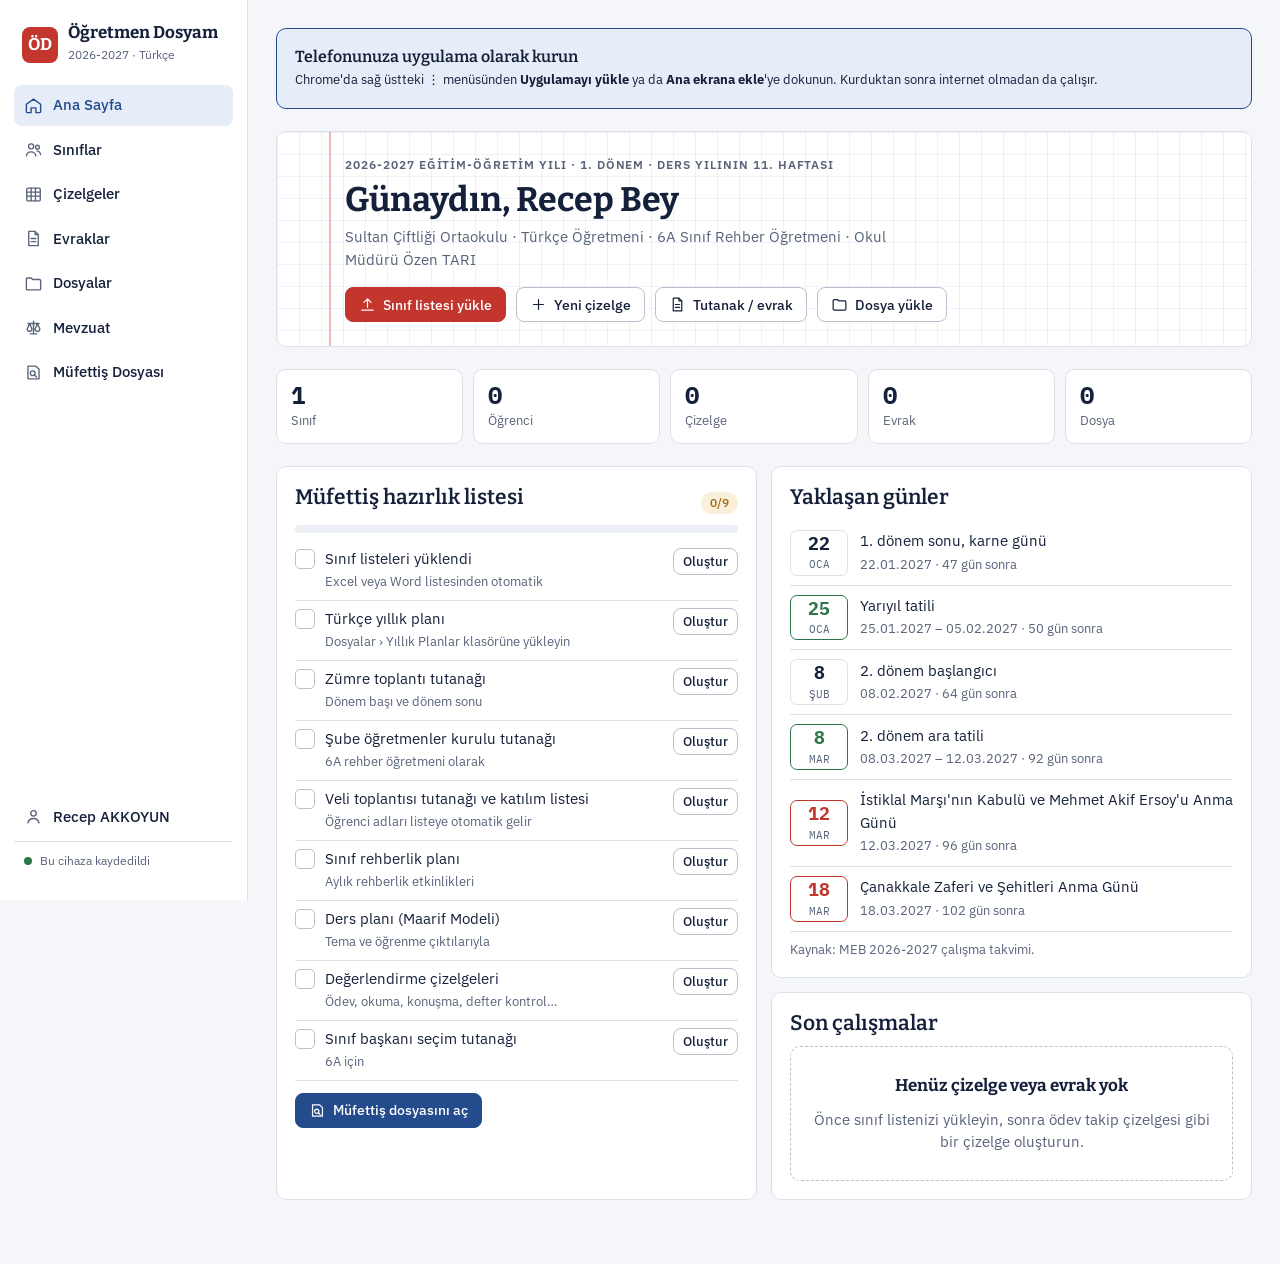
==== index.html @ 559d497d "Öğretmen Dosyam: telefona kurulan uygulama Co-Authored-By: Claude Opus 5.5 <noreply@anthropic.com> C" ====
<!doctype html>
<html lang="tr">
<head>
<meta charset="utf-8">
<meta name="viewport" content="width=device-width,initial-scale=1,viewport-fit=cover">
<title>Öğretmen Dosyam</title>
<meta name="theme-color" content="#C2362E">
<meta name="description" content="Türkçe öğretmeni dosyası: sınıf listeleri, çizelgeler, tutanaklar, dosyalar, mevzuat.">
<link rel="manifest" href="manifest.webmanifest">
<link rel="icon" href="icons/icon-192.png">
<link rel="apple-touch-icon" href="icons/icon-192.png">
<link rel="preconnect" href="https://fonts.googleapis.com">
<link rel="preconnect" href="https://fonts.gstatic.com" crossorigin>
<link rel="stylesheet" href="https://fonts.googleapis.com/css2?family=Bitter:wght@500;600;700&family=IBM+Plex+Sans:wght@400;500;600&family=IBM+Plex+Mono:wght@400;500&display=swap">
<style>
:root{padding-top:env(safe-area-inset-top,0px);padding-bottom:env(safe-area-inset-bottom,0px)}
body{margin:0}img{max-width:100%}

/* Düzen: masaüstünde sol kenar çubuğu + içerik; telefonda üst başlık + alt sekme çubuğu. Kırmızı kalem vurgusu, kareli defter dokusu. */
:root{
  --paper:#F4F6F9; --surface:#FFFFFF; --sunk:#ECEFF4; --ink:#15203A; --muted:#58637A; --line:#DCE1EA; --line2:#B8C0CE;
  --red:#C2362E; --red-soft:#FBE8E6; --blue:#244B8C; --blue-soft:#E6EDF8; --ok:#2C7649; --ok-soft:#E2F1E8; --warn:#9E6410; --warn-soft:#FAEFD9;
  --grid:rgba(36,75,140,.07);
  --f-disp:"Bitter",Georgia,"Times New Roman",serif; --f-body:"IBM Plex Sans",system-ui,-apple-system,"Segoe UI",sans-serif; --f-mono:"IBM Plex Mono",ui-monospace,Menlo,monospace;
  --r:10px;
}
@media (prefers-color-scheme: dark){:root:not([data-theme="light"]){
  --paper:#0E131C; --surface:#161D29; --sunk:#111722; --ink:#E4E8F0; --muted:#98A2B6; --line:#263145; --line2:#3A4760;
  --red:#EF6D62; --red-soft:#3A1F1D; --blue:#89AAE6; --blue-soft:#1A2741; --ok:#6CC494; --ok-soft:#163325; --warn:#E2AB55; --warn-soft:#382A13;
  --grid:rgba(137,170,230,.06); color-scheme:dark;
}}
:root[data-theme="dark"]{
  --paper:#0E131C; --surface:#161D29; --sunk:#111722; --ink:#E4E8F0; --muted:#98A2B6; --line:#263145; --line2:#3A4760;
  --red:#EF6D62; --red-soft:#3A1F1D; --blue:#89AAE6; --blue-soft:#1A2741; --ok:#6CC494; --ok-soft:#163325; --warn:#E2AB55; --warn-soft:#382A13;
  --grid:rgba(137,170,230,.06); color-scheme:dark;
}
*{box-sizing:border-box}
[hidden]{display:none!important}
html,body{min-height:100%}
body{background:var(--paper);color:var(--ink);font-family:var(--f-body);font-size:15px;line-height:1.5;-webkit-font-smoothing:antialiased}
body::before{content:"";position:fixed;inset:0 0 auto;height:env(safe-area-inset-top,0px);z-index:40;background:var(--surface)}
h1,h2,h3{font-family:var(--f-disp);text-wrap:balance;margin:0;line-height:1.2}
h1{font-size:clamp(24px,4.2vw,34px);font-weight:700}
h2{font-size:21px;font-weight:600}
h3{font-size:16px;font-weight:600}
p{margin:0}
a{color:var(--blue)}
button,input,select,textarea{font:inherit;color:inherit}
:focus-visible{outline:2px solid var(--blue);outline-offset:2px}
.num,.mono{font-family:var(--f-mono);font-variant-numeric:tabular-nums}
.muted{color:var(--muted)}
.eyebrow{font-size:12px;letter-spacing:.08em;text-transform:uppercase;color:var(--muted);font-weight:600}

/* Kabuk */
.app{display:grid;grid-template-columns:248px minmax(0,1fr);min-height:100vh}
.side{position:sticky;top:0;height:100vh;overflow:auto;background:var(--surface);border-right:1px solid var(--line);display:flex;flex-direction:column;gap:4px;padding:20px 14px}
.brand{display:flex;gap:10px;align-items:center;padding:4px 8px 16px}
.brand-mark{width:36px;height:36px;border-radius:8px;background:var(--red);color:#fff;display:grid;place-items:center;font-family:var(--f-disp);font-weight:700;font-size:17px;flex:none}
.brand b{font-family:var(--f-disp);font-size:17px;display:block;line-height:1.1}
.brand small{color:var(--muted);font-size:12px}
.navlink{display:flex;align-items:center;gap:10px;padding:9px 10px;border-radius:8px;border:0;background:none;text-align:left;cursor:pointer;color:var(--ink);font-weight:500;width:100%}
.navlink svg{width:19px;height:19px;flex:none;color:var(--muted)}
.navlink:hover{background:var(--sunk)}
.navlink[aria-current="page"]{background:var(--blue-soft);color:var(--blue)}
.navlink[aria-current="page"] svg{color:var(--blue)}
.side .spacer{flex:1}
.syncbox{font-size:12px;color:var(--muted);padding:10px;border-top:1px solid var(--line);display:flex;gap:8px;align-items:center}
.dot{width:8px;height:8px;border-radius:50%;background:var(--line2);flex:none}
.dot.ok{background:var(--ok)}.dot.busy{background:var(--warn)}.dot.err{background:var(--red)}

.topbar{display:none;position:sticky;top:env(safe-area-inset-top,0px);z-index:30;background:var(--surface);border-bottom:1px solid var(--line);padding-block:10px;padding-left:max(16px,env(safe-area-inset-left,0px));padding-right:max(16px,env(safe-area-inset-right,0px));align-items:center;gap:10px}
.topbar .brand{padding:0;flex:1;min-width:0}
.tabbar{display:none;position:fixed;left:0;right:0;bottom:0;z-index:30;background:var(--surface);border-top:1px solid var(--line);padding-top:6px;padding-bottom:calc(6px + env(safe-area-inset-bottom,0px));padding-left:max(6px,env(safe-area-inset-left,0px));padding-right:max(6px,env(safe-area-inset-right,0px))}
.tabbar button{flex:1;min-width:0;background:none;border:0;display:flex;flex-direction:column;align-items:center;gap:2px;font-size:10.5px;color:var(--muted);padding:4px 0;cursor:pointer}
.tabbar svg{width:21px;height:21px}
.tabbar button[aria-current="page"]{color:var(--red)}
main{min-width:0;padding-block:28px 64px;padding-left:max(28px,env(safe-area-inset-left,0px));padding-right:max(28px,env(safe-area-inset-right,0px))}
.wrap{max-width:1120px;margin:0 auto;display:flex;flex-direction:column;gap:22px}
@media (max-width:899px){
  .app{grid-template-columns:minmax(0,1fr)}
  .side{display:none}
  .topbar{display:flex}
  .tabbar{display:flex}
  main{padding-block:18px 110px;padding-left:max(16px,env(safe-area-inset-left,0px));padding-right:max(16px,env(safe-area-inset-right,0px))}
}

/* Bileşenler */
.btn{display:inline-flex;align-items:center;justify-content:center;gap:7px;border:1px solid var(--line2);background:var(--surface);border-radius:8px;padding:8px 13px;cursor:pointer;font-weight:500;font-size:14px;line-height:1.2;text-decoration:none;color:var(--ink);white-space:nowrap}
.btn:hover{border-color:var(--ink)}
.btn svg{width:17px;height:17px}
.btn.primary{background:var(--red);border-color:var(--red);color:#fff}
.btn.primary:hover{filter:brightness(1.06)}
.btn.blue{background:var(--blue);border-color:var(--blue);color:var(--surface)}
.btn.ghost{border-color:transparent;background:transparent}
.btn.ghost:hover{background:var(--sunk)}
.btn.danger{color:var(--red);border-color:var(--red-soft)}
.btn.sm{padding:5px 9px;font-size:13px}
.btn[disabled]{opacity:.5;cursor:not-allowed}
.row{display:flex;gap:10px;flex-wrap:wrap;align-items:center}
.between{justify-content:space-between}
.card{background:var(--surface);border:1px solid var(--line);border-radius:var(--r);padding:18px;min-width:0}
.card h2,.card h3{margin-bottom:10px}
.grid{display:grid;gap:14px}
.g2{grid-template-columns:repeat(auto-fit,minmax(min(100%,340px),1fr))}
.g3{grid-template-columns:repeat(auto-fill,minmax(min(100%,230px),1fr))}
.pagehead{display:flex;justify-content:space-between;align-items:flex-end;gap:14px;flex-wrap:wrap}
.pagehead p{color:var(--muted);margin-top:4px;max-width:62ch}
.chips{display:flex;gap:6px;flex-wrap:wrap}
.chip{border:1px solid var(--line);background:var(--surface);border-radius:999px;padding:5px 12px;font-size:13px;cursor:pointer;color:var(--ink)}
.chip[aria-pressed="true"]{background:var(--ink);color:var(--paper);border-color:var(--ink)}
.chip .n{font-family:var(--f-mono);font-size:11px;opacity:.7;margin-left:4px}
.pill{display:inline-flex;align-items:center;gap:5px;font-size:12px;border-radius:999px;padding:2px 9px;background:var(--sunk);color:var(--muted);font-weight:500}
.pill.ok{background:var(--ok-soft);color:var(--ok)}
.pill.red{background:var(--red-soft);color:var(--red)}
.pill.blue{background:var(--blue-soft);color:var(--blue)}
.pill.warn{background:var(--warn-soft);color:var(--warn)}
.field{display:flex;flex-direction:column;gap:5px;min-width:0}
.field label{font-size:13px;color:var(--muted);font-weight:500}
.inp{border:1px solid var(--line2);background:var(--surface);border-radius:8px;padding:9px 11px;width:100%;min-width:0}
textarea.inp{min-height:150px;resize:vertical;font-family:var(--f-mono);font-size:13px;line-height:1.55}
.fgrid{display:grid;gap:12px;grid-template-columns:repeat(auto-fit,minmax(min(100%,220px),1fr))}
.empty{border:1.5px dashed var(--line2);border-radius:var(--r);padding:26px 18px;text-align:center;color:var(--muted);display:flex;flex-direction:column;gap:10px;align-items:center}
.empty b{color:var(--ink);font-family:var(--f-disp);font-size:17px}
.list{display:flex;flex-direction:column}
.li{display:flex;gap:12px;align-items:center;padding:11px 4px;border-bottom:1px solid var(--line);min-width:0;cursor:pointer;background:none;border-left:0;border-right:0;border-top:0;text-align:left;width:100%}
.li:last-child{border-bottom:0}
.li:hover{background:var(--sunk)}
.li .t{flex:1;min-width:0}
.li .t b{display:block;font-weight:600;overflow:hidden;text-overflow:ellipsis;white-space:nowrap}
.li .t small{color:var(--muted)}
.search{position:relative;flex:1;min-width:180px;max-width:360px}
.search input{padding-left:34px}
.search svg{position:absolute;left:10px;top:50%;transform:translateY(-50%);width:17px;height:17px;color:var(--muted)}

/* Pano */
.hero{background:var(--surface);border:1px solid var(--line);border-radius:var(--r);padding:24px;position:relative;overflow:hidden;
  background-image:linear-gradient(var(--grid) 1px,transparent 1px),linear-gradient(90deg,var(--grid) 1px,transparent 1px);background-size:22px 22px}
.hero::after{content:"";position:absolute;left:52px;top:0;bottom:0;width:1.5px;background:var(--red);opacity:.35}
.hero > *{position:relative;padding-left:44px}
.hero h1{margin:6px 0 6px}
.hero .meta{color:var(--muted);max-width:70ch}
.hero .row{margin-top:16px}
@media (max-width:599px){.hero{padding:18px}.hero::after{left:26px}.hero > *{padding-left:22px}}
.stats{display:grid;grid-template-columns:repeat(5,minmax(0,1fr));gap:10px}
@media (max-width:699px){.stats{gap:6px}.stat{padding:9px 8px}.stat b{font-size:19px}.stat span{font-size:11px}}
.stat{background:var(--surface);border:1px solid var(--line);border-radius:var(--r);padding:12px 14px;cursor:pointer;text-align:left}
.stat:hover{border-color:var(--line2)}
.stat b{font-family:var(--f-mono);font-size:24px;display:block;line-height:1.1}
.stat span{font-size:12.5px;color:var(--muted)}
.ev{display:grid;grid-template-columns:58px 1fr;gap:12px;padding:9px 0;border-bottom:1px solid var(--line);align-items:center}
.ev:last-child{border-bottom:0}
.ev .d{font-family:var(--f-mono);text-align:center;border:1px solid var(--line);border-radius:7px;padding:3px 0;line-height:1.15}
.ev .d b{display:block;font-size:18px}
.ev .d small{font-size:10.5px;text-transform:uppercase;color:var(--muted)}
.ev.milli .d{border-color:var(--red);color:var(--red)}
.ev.tatil .d{border-color:var(--ok);color:var(--ok)}
.check{display:flex;gap:10px;align-items:flex-start;padding:7px 0;border-bottom:1px solid var(--line)}
.check:last-child{border-bottom:0}
.box{width:20px;height:20px;border-radius:5px;border:1.5px solid var(--line2);flex:none;display:grid;place-items:center;margin-top:1px;font-size:13px}
.box.on{background:var(--ok);border-color:var(--ok);color:#fff}
.meter{height:8px;border-radius:99px;background:var(--sunk);overflow:hidden}
.meter i{display:block;height:100%;background:var(--ok);border-radius:99px}

/* Kartlar: şablon, sınıf */
.tpl{display:flex;flex-direction:column;gap:6px;text-align:left;cursor:pointer;background:var(--surface);border:1px solid var(--line);border-radius:var(--r);padding:14px;min-width:0}
.tpl:hover{border-color:var(--ink)}
.tpl b{font-family:var(--f-disp);font-weight:600;font-size:15.5px}
.tpl small{color:var(--muted);font-size:13px;line-height:1.4}
.tpl .cols{display:flex;gap:4px;flex-wrap:wrap;margin-top:4px}
.tpl[aria-pressed="true"]{border-color:var(--red);box-shadow:0 0 0 1px var(--red)}

/* Tablo (öğrenci, çizelge) */
.tablewrap{overflow-x:auto;border:1px solid var(--line);border-radius:var(--r);background:var(--surface);max-width:100%}
table.t{border-collapse:separate;border-spacing:0;width:100%;font-size:14px}
table.t th,table.t td{border-bottom:1px solid var(--line);border-right:1px solid var(--line);padding:0;text-align:center;white-space:nowrap}
table.t th{background:var(--sunk);font-weight:600;font-size:12.5px;padding:8px 8px;position:sticky;top:0;z-index:2}
table.t tr:last-child td{border-bottom:0}
table.t .sticky{position:sticky;left:0;z-index:1;background:var(--surface);text-align:left}
table.t th.sticky{z-index:3;background:var(--sunk)}
table.t td.nm{padding:7px 10px;min-width:170px;max-width:240px;overflow:hidden;text-overflow:ellipsis}
table.t td.no{font-family:var(--f-mono);color:var(--muted);padding:7px 8px;font-size:13px}
table.t td.cy{cursor:pointer;min-width:46px;height:38px;font-size:17px;user-select:none;-webkit-user-select:none}
table.t td.cy:hover{background:var(--sunk)}
table.t td.cy.v{color:var(--ok);font-weight:700}
table.t td.cy.x{color:var(--red);font-weight:700}
table.t td.cy.y{color:var(--warn);font-weight:700}
table.t td.cy.o1{background:var(--red-soft);color:var(--red);font-family:var(--f-mono);font-size:15px}
table.t td.cy.o2{background:var(--warn-soft);color:var(--warn);font-family:var(--f-mono);font-size:15px}
table.t td.cy.o3{background:var(--blue-soft);color:var(--blue);font-family:var(--f-mono);font-size:15px}
table.t td.cy.o4{background:var(--ok-soft);color:var(--ok);font-family:var(--f-mono);font-size:15px}
table.t td input{border:0;background:transparent;width:100%;min-width:64px;padding:8px 6px;text-align:center;font-family:var(--f-mono)}
table.t td input.txt{font-family:var(--f-body);text-align:left;min-width:150px}
table.t td input:focus{background:var(--blue-soft);outline:none}
table.t td.sum{font-family:var(--f-mono);font-size:12.5px;color:var(--muted);padding:6px 10px;background:var(--sunk)}
table.t tfoot td{background:var(--sunk);font-family:var(--f-mono);font-size:12px;color:var(--muted);padding:6px;border-top:1px solid var(--line2)}
table.t th.colh{cursor:pointer;min-width:52px;max-width:150px;white-space:normal;line-height:1.25}
table.t th.colh:hover{color:var(--blue)}
table.t th .tp{display:block;font-weight:400;font-size:10.5px;color:var(--muted);font-family:var(--f-mono)}
.legend{display:flex;gap:12px;flex-wrap:wrap;font-size:12.5px;color:var(--muted)}
.legend span b{font-family:var(--f-mono)}
.ogr td{padding:0}
.ogr td input{border:0;background:transparent;padding:8px 10px;width:100%;min-width:0}
.ogr td input:focus{background:var(--blue-soft);outline:none}
.ogr td.del{width:40px}

/* Belge düzenleyici */
.toolbar{display:flex;gap:4px;flex-wrap:wrap;position:sticky;top:env(safe-area-inset-top,0px);z-index:5;background:var(--paper);padding:6px 0}
@media (max-width:899px){.toolbar{top:calc(env(safe-area-inset-top,0px) + 57px)}}
.toolbar .btn{padding:6px 9px}
.sheet{background:#fff;color:#111;border:1px solid var(--line);border-radius:4px;padding:clamp(18px,5vw,56px);max-width:860px;width:100%;margin:0 auto;min-height:60vh;font-family:"Times New Roman",Georgia,serif;font-size:16px;line-height:1.5;box-shadow:0 1px 0 var(--line)}
.sheet:focus{outline:none;box-shadow:0 0 0 2px var(--blue)}
.sheet h2{font-family:"Times New Roman",Georgia,serif;font-size:17px;font-weight:700;margin:10px 0}
.sheet h3{font-family:"Times New Roman",Georgia,serif;font-size:16px;font-weight:700;margin:14px 0 6px}
.sheet p{margin:6px 0}
.sheet table{border-collapse:collapse;width:100%;margin:8px 0}
.sheet td,.sheet th{border:1px solid #333;padding:5px 7px;vertical-align:top;text-align:left}
.sheet table.imza td{border:none;text-align:center;padding-top:28px}
.sheet ol,.sheet ul{padding-left:24px;margin:6px 0}
.docview{overflow-x:auto}

/* Dosyalar */
.files{display:grid;gap:12px;grid-template-columns:repeat(auto-fill,minmax(min(100%,160px),1fr))}
.fcard{background:var(--surface);border:1px solid var(--line);border-radius:var(--r);overflow:hidden;cursor:pointer;text-align:left;padding:0;display:flex;flex-direction:column;min-width:0}
.fcard:hover{border-color:var(--ink)}
.fthumb{aspect-ratio:4/3;max-width:100%;background:var(--sunk);display:grid;place-items:center;overflow:hidden}
.fthumb img{width:100%;height:100%;object-fit:cover}
.ext{font-family:var(--f-mono);font-weight:500;font-size:14px;padding:8px 10px;border-radius:6px;background:var(--surface);border:1px solid var(--line2);text-transform:uppercase}
.ext.pdf{color:var(--red);border-color:var(--red)}
.ext.doc{color:var(--blue);border-color:var(--blue)}
.ext.xls{color:var(--ok);border-color:var(--ok)}
.fmeta{padding:9px 11px;display:flex;flex-direction:column;gap:2px;min-width:0}
.fmeta b{font-size:13.5px;font-weight:600;overflow:hidden;text-overflow:ellipsis;white-space:nowrap}
.fmeta small{font-size:12px;color:var(--muted)}
.flayout{display:grid;grid-template-columns:230px minmax(0,1fr);gap:18px;align-items:start}
@media (max-width:799px){.flayout{grid-template-columns:minmax(0,1fr)}}
.folders{display:flex;flex-direction:column;gap:2px}
@media (max-width:799px){.folders{flex-direction:row;overflow-x:auto;padding-bottom:4px}.folders .navlink{white-space:nowrap;width:auto}}
.navlink .n{margin-left:auto;font-family:var(--f-mono);font-size:12px;color:var(--muted)}
.preview{max-height:62vh;overflow:auto;border:1px solid var(--line);border-radius:8px;background:var(--sunk);padding:10px}
.preview img,.preview video{max-width:100%;display:block;margin:0 auto;border-radius:6px}
.preview table{border-collapse:collapse;font-size:13px;background:var(--surface)}
.preview td{border:1px solid var(--line);padding:3px 6px}
.preview .docx{background:#fff;color:#111;padding:20px;font-family:"Times New Roman",serif}
.uprow{display:grid;grid-template-columns:minmax(0,1fr) 170px;gap:8px;align-items:center;padding:8px 0;border-bottom:1px solid var(--line)}
@media (max-width:599px){.uprow{grid-template-columns:minmax(0,1fr)}}
.uprow .st{font-size:12px;color:var(--muted)}

/* Mevzuat */
.law{border-bottom:1px solid var(--line);padding:14px 0;display:flex;flex-direction:column;gap:6px}
.law:last-child{border-bottom:0}
.law .hd{display:flex;gap:10px;align-items:baseline;flex-wrap:wrap}
.law .hd b{font-family:var(--f-disp);font-size:16.5px;font-weight:600}
.law ul{margin:2px 0 0;padding-left:20px;color:var(--ink)}
.law li{margin:2px 0}
.mars{column-width:280px;column-gap:36px;font-family:var(--f-disp);font-size:16px;line-height:1.65}
.mars p{break-inside:avoid;margin:0 0 16px}
.mars p::before{content:attr(data-k);display:block;font-family:var(--f-mono);font-size:11px;color:var(--red);letter-spacing:.06em}
.hitabe{font-family:var(--f-disp);font-size:16px;line-height:1.7;max-width:70ch;display:flex;flex-direction:column;gap:12px}
.themes{display:grid;gap:8px;grid-template-columns:repeat(auto-fill,minmax(min(100%,190px),1fr));counter-reset:th}
.themes div{border:1px solid var(--line);border-radius:8px;padding:10px 12px;background:var(--surface);font-weight:500}
.themes div small{display:block;font-family:var(--f-mono);color:var(--red);font-size:11px}

/* Müfettiş dosyası */
.dossier{background:var(--surface);border:1px solid var(--line);border-radius:var(--r);overflow:hidden}
.cover{padding:28px 24px;border-bottom:1px solid var(--line);text-align:center;display:flex;flex-direction:column;gap:6px;align-items:center}
.cover .tc{font-family:var(--f-disp);font-weight:700;letter-spacing:.04em;font-size:14px}
.cover h1{font-size:clamp(24px,4vw,32px);margin:10px 0 4px}
.toc{padding:8px 20px 20px}
.toc section{padding:14px 0;border-bottom:1px solid var(--line)}
.toc section:last-child{border-bottom:0}
.toc h3{display:flex;gap:10px;align-items:baseline;margin-bottom:6px}
.toc h3 .k{font-family:var(--f-mono);color:var(--red);font-size:13px}
.toc .items{display:flex;flex-direction:column}
.toc .items button{background:none;border:0;text-align:left;padding:6px 0 6px 28px;cursor:pointer;color:var(--ink);display:flex;justify-content:space-between;gap:10px;border-bottom:1px dotted var(--line)}
.toc .items button:hover{color:var(--blue)}
.toc .items button small{color:var(--muted);white-space:nowrap}

/* Modal ve bildirim */
.modal{position:fixed;inset:0;z-index:60;background:rgba(10,14,22,.5);display:flex;align-items:center;justify-content:center;padding:max(16px,env(safe-area-inset-top,0px)) max(16px,env(safe-area-inset-right,0px)) max(16px,env(safe-area-inset-bottom,0px)) max(16px,env(safe-area-inset-left,0px))}
.dialog{background:var(--surface);border-radius:12px;width:min(720px,100%);max-height:100%;display:flex;flex-direction:column;border:1px solid var(--line);min-width:0}
.dialog.wide{width:min(980px,100%)}
.dlg-h{display:flex;justify-content:space-between;align-items:center;gap:10px;padding:14px 18px;border-bottom:1px solid var(--line)}
.dlg-b{padding:18px;overflow:auto;display:flex;flex-direction:column;gap:14px;min-width:0}
.dlg-f{padding:12px 18px;border-top:1px solid var(--line);display:flex;gap:8px;justify-content:flex-end;flex-wrap:wrap}
.toast{position:fixed;left:50%;transform:translateX(-50%);bottom:calc(84px + env(safe-area-inset-bottom,0px));z-index:70;background:var(--ink);color:var(--paper);padding:10px 16px;border-radius:9px;font-size:14px;max-width:min(92vw,520px);box-shadow:0 6px 20px rgba(0,0,0,.18)}
@media (min-width:900px){.toast{bottom:28px}}
.banner{border:1px solid var(--warn);background:var(--warn-soft);color:var(--ink);border-radius:var(--r);padding:10px 14px;font-size:14px}
.note{font-size:13px;color:var(--muted)}
@media (prefers-reduced-motion:no-preference){.dialog{animation:pop .16s ease-out}@keyframes pop{from{transform:translateY(6px);opacity:.6}to{transform:none;opacity:1}}}
</style>
</head>
<body>
<div class="app">
  <aside class="side" id="side"></aside>
  <div style="min-width:0">
    <header class="topbar" id="topbar"></header>
    <main id="view"><div class="wrap"><div class="empty"><b>Öğretmen Dosyam açılıyor…</b></div></div></main>
  </div>
</div>
<nav class="tabbar" id="tabbar" aria-label="Bölümler"></nav>
<div class="modal" id="modal" hidden></div>
<div class="toast" id="toast" hidden></div>
<script src="vendor/xlsx.full.min.js"></script>
<script src="vendor/mammoth.browser.min.js"></script>
<script src="app.js"></script>
</body>
</html>
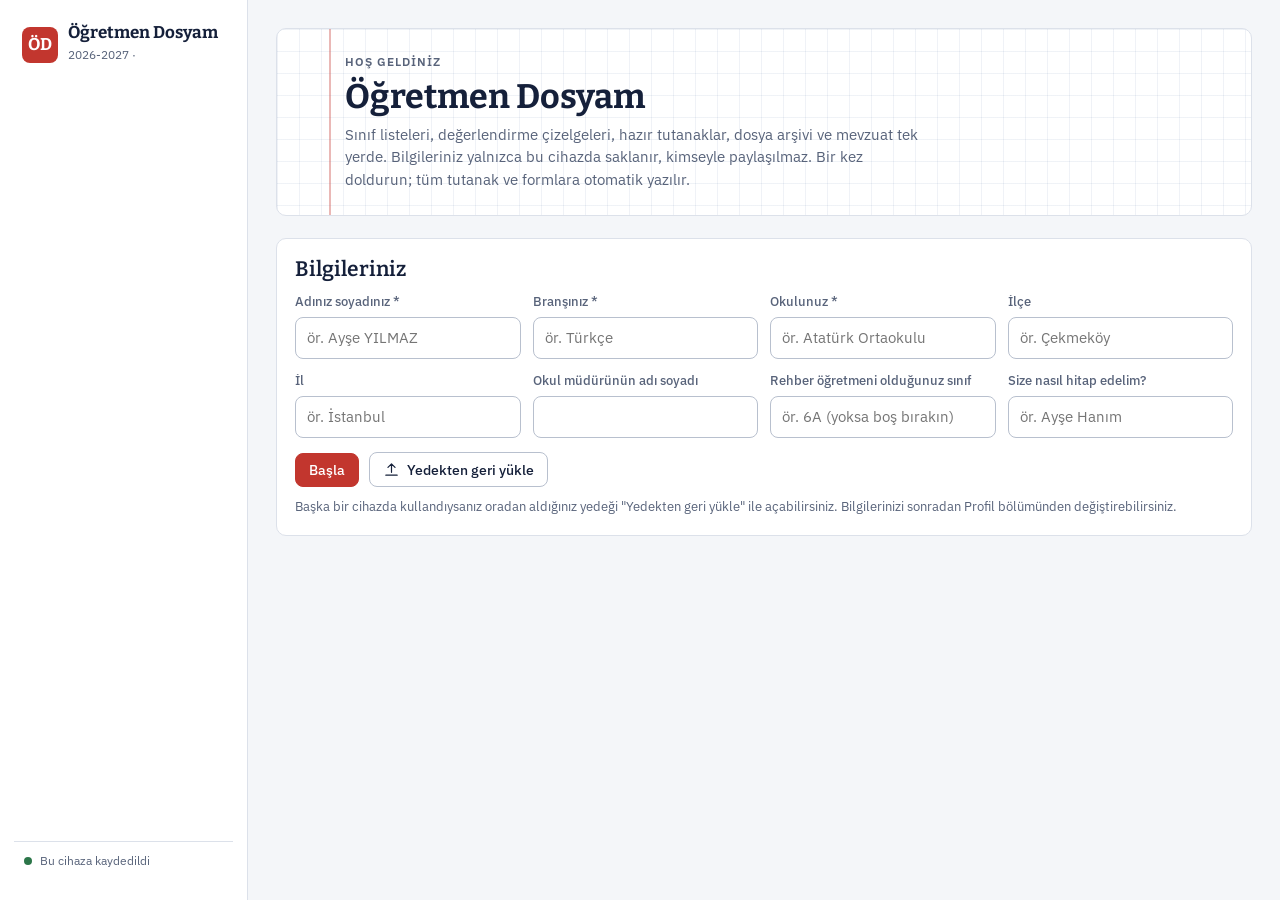
==== commit 2ea8b692: "Diğer öğretmenler için ilk açılış kurulumu ve paylaşma Co-Authored-By: Claude Opus 5.5 <noreply@anth" ====
--- a/index.html
+++ b/index.html
@@ -36,6 +36,7 @@
 }
 *{box-sizing:border-box}
 [hidden]{display:none!important}
+body.setup .tabbar,body.setup .side .navlink,body.setup .topbar .btn{display:none}
 html,body{min-height:100%}
 body{background:var(--paper);color:var(--ink);font-family:var(--f-body);font-size:15px;line-height:1.5;-webkit-font-smoothing:antialiased}
 body::before{content:"";position:fixed;inset:0 0 auto;height:env(safe-area-inset-top,0px);z-index:40;background:var(--surface)}
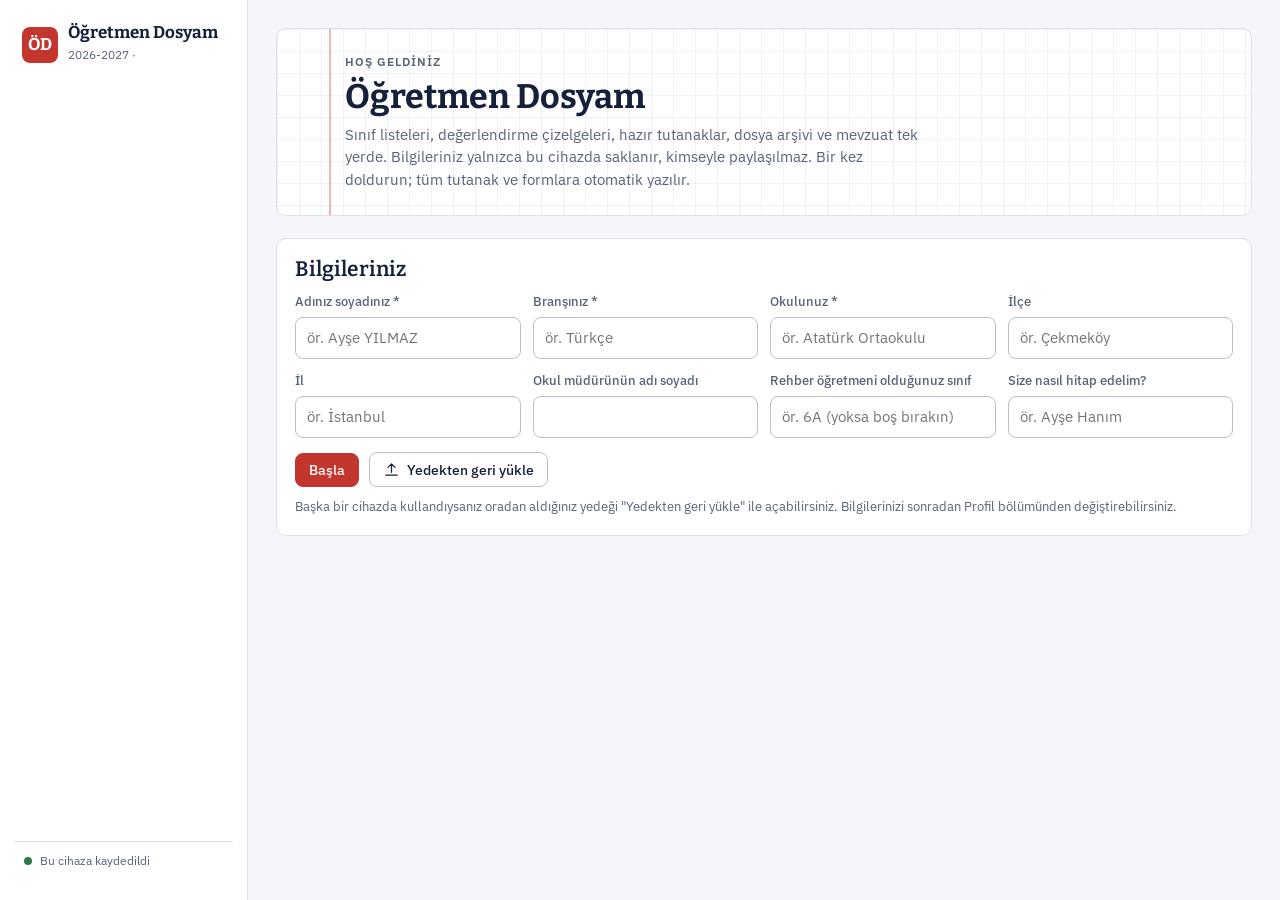
==== commit 2ff2564d: "Rehberlik bölümü: öğrenci bilgi kartları, formdan yapay zekâ ile okuma, oturma planı, listeler Co-Au" ====
--- a/index.html
+++ b/index.html
@@ -36,6 +36,17 @@
 }
 *{box-sizing:border-box}
 [hidden]{display:none!important}
+.aihl{background:var(--warn-soft)!important;border-color:var(--warn)!important}
+.board{text-align:center;font-size:12px;letter-spacing:.08em;font-weight:600;color:var(--muted);border:1.5px solid var(--line2);border-radius:6px;padding:8px;margin-bottom:16px;background:var(--sunk)}
+.desks{display:grid;gap:14px 18px;min-width:max-content}
+.desk{display:flex;gap:4px;padding:5px;border-radius:8px;background:var(--sunk);border:1px solid var(--line)}
+.seat{flex:1;min-width:76px;min-height:56px;border:1px dashed var(--line2);border-radius:6px;background:var(--surface);cursor:pointer;font-size:12.5px;line-height:1.25;padding:5px 4px;display:flex;flex-direction:column;align-items:center;justify-content:center;gap:2px;color:var(--ink);text-align:center}
+.seat .num{font-size:11px;color:var(--muted)}
+.seat.on{border-style:solid;border-color:var(--blue)}
+.seat.kiz{border-color:var(--red)}
+.seat.erkek{border-color:var(--blue)}
+.seat.sel{box-shadow:0 0 0 2px var(--warn)}
+.tabbar button span{font-size:10px}
 body.setup .tabbar,body.setup .side .navlink,body.setup .topbar .btn{display:none}
 html,body{min-height:100%}
 body{background:var(--paper);color:var(--ink);font-family:var(--f-body);font-size:15px;line-height:1.5;-webkit-font-smoothing:antialiased}
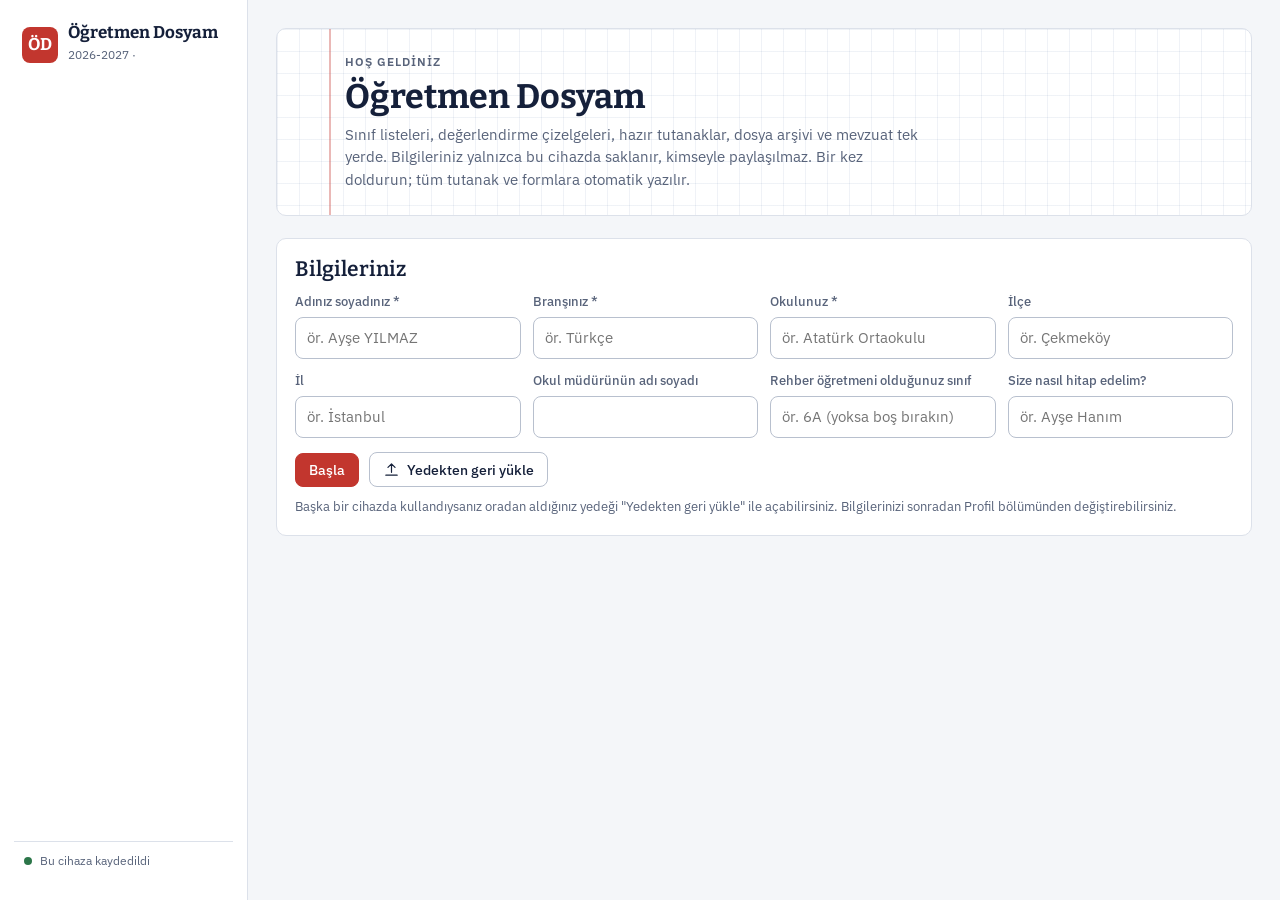
==== commit 6d6335d1: "Meslektaşlarla belge, çizelge ve sınav şablonu paylaşma; WhatsApp'tan doğrudan alma; güvenli dosya a" ====
--- a/index.html
+++ b/index.html
@@ -312,6 +312,7 @@
 <nav class="tabbar" id="tabbar" aria-label="Bölümler"></nav>
 <div class="modal" id="modal" hidden></div>
 <div class="toast" id="toast" hidden></div>
+<input type="file" id="pk-file" accept=".json,application/json,text/plain" hidden>
 <script src="vendor/xlsx.full.min.js"></script>
 <script src="vendor/mammoth.browser.min.js"></script>
 <script src="app.js"></script>
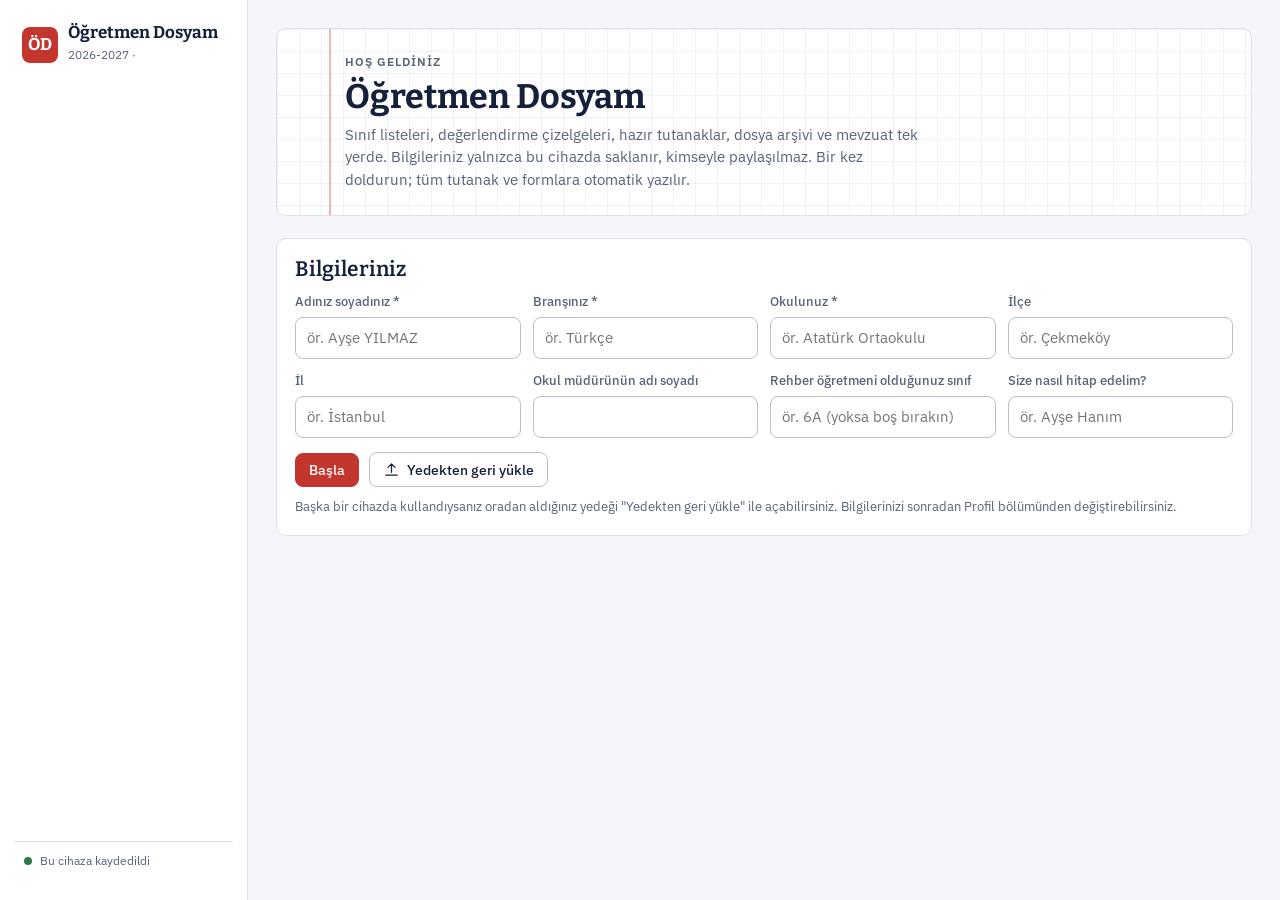
==== commit 79c4a5f5: "Okul ve Çevre modülü: OpenStreetMap verisiyle okul çevre krokisi, bina krokisi ve tahliye planı yükl" ====
--- a/index.html
+++ b/index.html
@@ -7,6 +7,7 @@
 <meta name="theme-color" content="#C2362E">
 <meta name="description" content="Türkçe öğretmeni dosyası: sınıf listeleri, çizelgeler, tutanaklar, dosyalar, mevzuat.">
 <link rel="manifest" href="manifest.webmanifest">
+<link rel="stylesheet" href="vendor/leaflet/leaflet.css">
 <link rel="icon" href="icons/icon-192.png">
 <link rel="apple-touch-icon" href="icons/icon-192.png">
 <link rel="preconnect" href="https://fonts.googleapis.com">
@@ -315,6 +316,7 @@
 <input type="file" id="pk-file" accept=".json,application/json,text/plain" hidden>
 <script src="vendor/xlsx.full.min.js"></script>
 <script src="vendor/mammoth.browser.min.js"></script>
+<script src="vendor/leaflet/leaflet.js"></script>
 <script src="app.js"></script>
 </body>
 </html>
--- a/vendor/leaflet/leaflet.css
+++ b/vendor/leaflet/leaflet.css
@@ -0,0 +1,661 @@
+/* required styles */
+
+.leaflet-pane,
+.leaflet-tile,
+.leaflet-marker-icon,
+.leaflet-marker-shadow,
+.leaflet-tile-container,
+.leaflet-pane > svg,
+.leaflet-pane > canvas,
+.leaflet-zoom-box,
+.leaflet-image-layer,
+.leaflet-layer {
+	position: absolute;
+	left: 0;
+	top: 0;
+	}
+.leaflet-container {
+	overflow: hidden;
+	}
+.leaflet-tile,
+.leaflet-marker-icon,
+.leaflet-marker-shadow {
+	-webkit-user-select: none;
+	   -moz-user-select: none;
+	        user-select: none;
+	  -webkit-user-drag: none;
+	}
+/* Prevents IE11 from highlighting tiles in blue */
+.leaflet-tile::selection {
+	background: transparent;
+}
+/* Safari renders non-retina tile on retina better with this, but Chrome is worse */
+.leaflet-safari .leaflet-tile {
+	image-rendering: -webkit-optimize-contrast;
+	}
+/* hack that prevents hw layers "stretching" when loading new tiles */
+.leaflet-safari .leaflet-tile-container {
+	width: 1600px;
+	height: 1600px;
+	-webkit-transform-origin: 0 0;
+	}
+.leaflet-marker-icon,
+.leaflet-marker-shadow {
+	display: block;
+	}
+/* .leaflet-container svg: reset svg max-width decleration shipped in Joomla! (joomla.org) 3.x */
+/* .leaflet-container img: map is broken in FF if you have max-width: 100% on tiles */
+.leaflet-container .leaflet-overlay-pane svg {
+	max-width: none !important;
+	max-height: none !important;
+	}
+.leaflet-container .leaflet-marker-pane img,
+.leaflet-container .leaflet-shadow-pane img,
+.leaflet-container .leaflet-tile-pane img,
+.leaflet-container img.leaflet-image-layer,
+.leaflet-container .leaflet-tile {
+	max-width: none !important;
+	max-height: none !important;
+	width: auto;
+	padding: 0;
+	}
+
+.leaflet-container img.leaflet-tile {
+	/* See: https://bugs.chromium.org/p/chromium/issues/detail?id=600120 */
+	mix-blend-mode: plus-lighter;
+}
+
+.leaflet-container.leaflet-touch-zoom {
+	-ms-touch-action: pan-x pan-y;
+	touch-action: pan-x pan-y;
+	}
+.leaflet-container.leaflet-touch-drag {
+	-ms-touch-action: pinch-zoom;
+	/* Fallback for FF which doesn't support pinch-zoom */
+	touch-action: none;
+	touch-action: pinch-zoom;
+}
+.leaflet-container.leaflet-touch-drag.leaflet-touch-zoom {
+	-ms-touch-action: none;
+	touch-action: none;
+}
+.leaflet-container {
+	-webkit-tap-highlight-color: transparent;
+}
+.leaflet-container a {
+	-webkit-tap-highlight-color: rgba(51, 181, 229, 0.4);
+}
+.leaflet-tile {
+	filter: inherit;
+	visibility: hidden;
+	}
+.leaflet-tile-loaded {
+	visibility: inherit;
+	}
+.leaflet-zoom-box {
+	width: 0;
+	height: 0;
+	-moz-box-sizing: border-box;
+	     box-sizing: border-box;
+	z-index: 800;
+	}
+/* workaround for https://bugzilla.mozilla.org/show_bug.cgi?id=888319 */
+.leaflet-overlay-pane svg {
+	-moz-user-select: none;
+	}
+
+.leaflet-pane         { z-index: 400; }
+
+.leaflet-tile-pane    { z-index: 200; }
+.leaflet-overlay-pane { z-index: 400; }
+.leaflet-shadow-pane  { z-index: 500; }
+.leaflet-marker-pane  { z-index: 600; }
+.leaflet-tooltip-pane   { z-index: 650; }
+.leaflet-popup-pane   { z-index: 700; }
+
+.leaflet-map-pane canvas { z-index: 100; }
+.leaflet-map-pane svg    { z-index: 200; }
+
+.leaflet-vml-shape {
+	width: 1px;
+	height: 1px;
+	}
+.lvml {
+	behavior: url(#default#VML);
+	display: inline-block;
+	position: absolute;
+	}
+
+
+/* control positioning */
+
+.leaflet-control {
+	position: relative;
+	z-index: 800;
+	pointer-events: visiblePainted; /* IE 9-10 doesn't have auto */
+	pointer-events: auto;
+	}
+.leaflet-top,
+.leaflet-bottom {
+	position: absolute;
+	z-index: 1000;
+	pointer-events: none;
+	}
+.leaflet-top {
+	top: 0;
+	}
+.leaflet-right {
+	right: 0;
+	}
+.leaflet-bottom {
+	bottom: 0;
+	}
+.leaflet-left {
+	left: 0;
+	}
+.leaflet-control {
+	float: left;
+	clear: both;
+	}
+.leaflet-right .leaflet-control {
+	float: right;
+	}
+.leaflet-top .leaflet-control {
+	margin-top: 10px;
+	}
+.leaflet-bottom .leaflet-control {
+	margin-bottom: 10px;
+	}
+.leaflet-left .leaflet-control {
+	margin-left: 10px;
+	}
+.leaflet-right .leaflet-control {
+	margin-right: 10px;
+	}
+
+
+/* zoom and fade animations */
+
+.leaflet-fade-anim .leaflet-popup {
+	opacity: 0;
+	-webkit-transition: opacity 0.2s linear;
+	   -moz-transition: opacity 0.2s linear;
+	        transition: opacity 0.2s linear;
+	}
+.leaflet-fade-anim .leaflet-map-pane .leaflet-popup {
+	opacity: 1;
+	}
+.leaflet-zoom-animated {
+	-webkit-transform-origin: 0 0;
+	    -ms-transform-origin: 0 0;
+	        transform-origin: 0 0;
+	}
+svg.leaflet-zoom-animated {
+	will-change: transform;
+}
+
+.leaflet-zoom-anim .leaflet-zoom-animated {
+	-webkit-transition: -webkit-transform 0.25s cubic-bezier(0,0,0.25,1);
+	   -moz-transition:    -moz-transform 0.25s cubic-bezier(0,0,0.25,1);
+	        transition:         transform 0.25s cubic-bezier(0,0,0.25,1);
+	}
+.leaflet-zoom-anim .leaflet-tile,
+.leaflet-pan-anim .leaflet-tile {
+	-webkit-transition: none;
+	   -moz-transition: none;
+	        transition: none;
+	}
+
+.leaflet-zoom-anim .leaflet-zoom-hide {
+	visibility: hidden;
+	}
+
+
+/* cursors */
+
+.leaflet-interactive {
+	cursor: pointer;
+	}
+.leaflet-grab {
+	cursor: -webkit-grab;
+	cursor:    -moz-grab;
+	cursor:         grab;
+	}
+.leaflet-crosshair,
+.leaflet-crosshair .leaflet-interactive {
+	cursor: crosshair;
+	}
+.leaflet-popup-pane,
+.leaflet-control {
+	cursor: auto;
+	}
+.leaflet-dragging .leaflet-grab,
+.leaflet-dragging .leaflet-grab .leaflet-interactive,
+.leaflet-dragging .leaflet-marker-draggable {
+	cursor: move;
+	cursor: -webkit-grabbing;
+	cursor:    -moz-grabbing;
+	cursor:         grabbing;
+	}
+
+/* marker & overlays interactivity */
+.leaflet-marker-icon,
+.leaflet-marker-shadow,
+.leaflet-image-layer,
+.leaflet-pane > svg path,
+.leaflet-tile-container {
+	pointer-events: none;
+	}
+
+.leaflet-marker-icon.leaflet-interactive,
+.leaflet-image-layer.leaflet-interactive,
+.leaflet-pane > svg path.leaflet-interactive,
+svg.leaflet-image-layer.leaflet-interactive path {
+	pointer-events: visiblePainted; /* IE 9-10 doesn't have auto */
+	pointer-events: auto;
+	}
+
+/* visual tweaks */
+
+.leaflet-container {
+	background: #ddd;
+	outline-offset: 1px;
+	}
+.leaflet-container a {
+	color: #0078A8;
+	}
+.leaflet-zoom-box {
+	border: 2px dotted #38f;
+	background: rgba(255,255,255,0.5);
+	}
+
+
+/* general typography */
+.leaflet-container {
+	font-family: "Helvetica Neue", Arial, Helvetica, sans-serif;
+	font-size: 12px;
+	font-size: 0.75rem;
+	line-height: 1.5;
+	}
+
+
+/* general toolbar styles */
+
+.leaflet-bar {
+	box-shadow: 0 1px 5px rgba(0,0,0,0.65);
+	border-radius: 4px;
+	}
+.leaflet-bar a {
+	background-color: #fff;
+	border-bottom: 1px solid #ccc;
+	width: 26px;
+	height: 26px;
+	line-height: 26px;
+	display: block;
+	text-align: center;
+	text-decoration: none;
+	color: black;
+	}
+.leaflet-bar a,
+.leaflet-control-layers-toggle {
+	background-position: 50% 50%;
+	background-repeat: no-repeat;
+	display: block;
+	}
+.leaflet-bar a:hover,
+.leaflet-bar a:focus {
+	background-color: #f4f4f4;
+	}
+.leaflet-bar a:first-child {
+	border-top-left-radius: 4px;
+	border-top-right-radius: 4px;
+	}
+.leaflet-bar a:last-child {
+	border-bottom-left-radius: 4px;
+	border-bottom-right-radius: 4px;
+	border-bottom: none;
+	}
+.leaflet-bar a.leaflet-disabled {
+	cursor: default;
+	background-color: #f4f4f4;
+	color: #bbb;
+	}
+
+.leaflet-touch .leaflet-bar a {
+	width: 30px;
+	height: 30px;
+	line-height: 30px;
+	}
+.leaflet-touch .leaflet-bar a:first-child {
+	border-top-left-radius: 2px;
+	border-top-right-radius: 2px;
+	}
+.leaflet-touch .leaflet-bar a:last-child {
+	border-bottom-left-radius: 2px;
+	border-bottom-right-radius: 2px;
+	}
+
+/* zoom control */
+
+.leaflet-control-zoom-in,
+.leaflet-control-zoom-out {
+	font: bold 18px 'Lucida Console', Monaco, monospace;
+	text-indent: 1px;
+	}
+
+.leaflet-touch .leaflet-control-zoom-in, .leaflet-touch .leaflet-control-zoom-out  {
+	font-size: 22px;
+	}
+
+
+/* layers control */
+
+.leaflet-control-layers {
+	box-shadow: 0 1px 5px rgba(0,0,0,0.4);
+	background: #fff;
+	border-radius: 5px;
+	}
+.leaflet-control-layers-toggle {
+	background-image: url(images/layers.png);
+	width: 36px;
+	height: 36px;
+	}
+.leaflet-retina .leaflet-control-layers-toggle {
+	background-image: url(images/layers-2x.png);
+	background-size: 26px 26px;
+	}
+.leaflet-touch .leaflet-control-layers-toggle {
+	width: 44px;
+	height: 44px;
+	}
+.leaflet-control-layers .leaflet-control-layers-list,
+.leaflet-control-layers-expanded .leaflet-control-layers-toggle {
+	display: none;
+	}
+.leaflet-control-layers-expanded .leaflet-control-layers-list {
+	display: block;
+	position: relative;
+	}
+.leaflet-control-layers-expanded {
+	padding: 6px 10px 6px 6px;
+	color: #333;
+	background: #fff;
+	}
+.leaflet-control-layers-scrollbar {
+	overflow-y: scroll;
+	overflow-x: hidden;
+	padding-right: 5px;
+	}
+.leaflet-control-layers-selector {
+	margin-top: 2px;
+	position: relative;
+	top: 1px;
+	}
+.leaflet-control-layers label {
+	display: block;
+	font-size: 13px;
+	font-size: 1.08333em;
+	}
+.leaflet-control-layers-separator {
+	height: 0;
+	border-top: 1px solid #ddd;
+	margin: 5px -10px 5px -6px;
+	}
+
+/* Default icon URLs */
+.leaflet-default-icon-path { /* used only in path-guessing heuristic, see L.Icon.Default */
+	background-image: url(images/marker-icon.png);
+	}
+
+
+/* attribution and scale controls */
+
+.leaflet-container .leaflet-control-attribution {
+	background: #fff;
+	background: rgba(255, 255, 255, 0.8);
+	margin: 0;
+	}
+.leaflet-control-attribution,
+.leaflet-control-scale-line {
+	padding: 0 5px;
+	color: #333;
+	line-height: 1.4;
+	}
+.leaflet-control-attribution a {
+	text-decoration: none;
+	}
+.leaflet-control-attribution a:hover,
+.leaflet-control-attribution a:focus {
+	text-decoration: underline;
+	}
+.leaflet-attribution-flag {
+	display: inline !important;
+	vertical-align: baseline !important;
+	width: 1em;
+	height: 0.6669em;
+	}
+.leaflet-left .leaflet-control-scale {
+	margin-left: 5px;
+	}
+.leaflet-bottom .leaflet-control-scale {
+	margin-bottom: 5px;
+	}
+.leaflet-control-scale-line {
+	border: 2px solid #777;
+	border-top: none;
+	line-height: 1.1;
+	padding: 2px 5px 1px;
+	white-space: nowrap;
+	-moz-box-sizing: border-box;
+	     box-sizing: border-box;
+	background: rgba(255, 255, 255, 0.8);
+	text-shadow: 1px 1px #fff;
+	}
+.leaflet-control-scale-line:not(:first-child) {
+	border-top: 2px solid #777;
+	border-bottom: none;
+	margin-top: -2px;
+	}
+.leaflet-control-scale-line:not(:first-child):not(:last-child) {
+	border-bottom: 2px solid #777;
+	}
+
+.leaflet-touch .leaflet-control-attribution,
+.leaflet-touch .leaflet-control-layers,
+.leaflet-touch .leaflet-bar {
+	box-shadow: none;
+	}
+.leaflet-touch .leaflet-control-layers,
+.leaflet-touch .leaflet-bar {
+	border: 2px solid rgba(0,0,0,0.2);
+	background-clip: padding-box;
+	}
+
+
+/* popup */
+
+.leaflet-popup {
+	position: absolute;
+	text-align: center;
+	margin-bottom: 20px;
+	}
+.leaflet-popup-content-wrapper {
+	padding: 1px;
+	text-align: left;
+	border-radius: 12px;
+	}
+.leaflet-popup-content {
+	margin: 13px 24px 13px 20px;
+	line-height: 1.3;
+	font-size: 13px;
+	font-size: 1.08333em;
+	min-height: 1px;
+	}
+.leaflet-popup-content p {
+	margin: 17px 0;
+	margin: 1.3em 0;
+	}
+.leaflet-popup-tip-container {
+	width: 40px;
+	height: 20px;
+	position: absolute;
+	left: 50%;
+	margin-top: -1px;
+	margin-left: -20px;
+	overflow: hidden;
+	pointer-events: none;
+	}
+.leaflet-popup-tip {
+	width: 17px;
+	height: 17px;
+	padding: 1px;
+
+	margin: -10px auto 0;
+	pointer-events: auto;
+
+	-webkit-transform: rotate(45deg);
+	   -moz-transform: rotate(45deg);
+	    -ms-transform: rotate(45deg);
+	        transform: rotate(45deg);
+	}
+.leaflet-popup-content-wrapper,
+.leaflet-popup-tip {
+	background: white;
+	color: #333;
+	box-shadow: 0 3px 14px rgba(0,0,0,0.4);
+	}
+.leaflet-container a.leaflet-popup-close-button {
+	position: absolute;
+	top: 0;
+	right: 0;
+	border: none;
+	text-align: center;
+	width: 24px;
+	height: 24px;
+	font: 16px/24px Tahoma, Verdana, sans-serif;
+	color: #757575;
+	text-decoration: none;
+	background: transparent;
+	}
+.leaflet-container a.leaflet-popup-close-button:hover,
+.leaflet-container a.leaflet-popup-close-button:focus {
+	color: #585858;
+	}
+.leaflet-popup-scrolled {
+	overflow: auto;
+	}
+
+.leaflet-oldie .leaflet-popup-content-wrapper {
+	-ms-zoom: 1;
+	}
+.leaflet-oldie .leaflet-popup-tip {
+	width: 24px;
+	margin: 0 auto;
+
+	-ms-filter: "progid:DXImageTransform.Microsoft.Matrix(M11=0.70710678, M12=0.70710678, M21=-0.70710678, M22=0.70710678)";
+	filter: progid:DXImageTransform.Microsoft.Matrix(M11=0.70710678, M12=0.70710678, M21=-0.70710678, M22=0.70710678);
+	}
+
+.leaflet-oldie .leaflet-control-zoom,
+.leaflet-oldie .leaflet-control-layers,
+.leaflet-oldie .leaflet-popup-content-wrapper,
+.leaflet-oldie .leaflet-popup-tip {
+	border: 1px solid #999;
+	}
+
+
+/* div icon */
+
+.leaflet-div-icon {
+	background: #fff;
+	border: 1px solid #666;
+	}
+
+
+/* Tooltip */
+/* Base styles for the element that has a tooltip */
+.leaflet-tooltip {
+	position: absolute;
+	padding: 6px;
+	background-color: #fff;
+	border: 1px solid #fff;
+	border-radius: 3px;
+	color: #222;
+	white-space: nowrap;
+	-webkit-user-select: none;
+	-moz-user-select: none;
+	-ms-user-select: none;
+	user-select: none;
+	pointer-events: none;
+	box-shadow: 0 1px 3px rgba(0,0,0,0.4);
+	}
+.leaflet-tooltip.leaflet-interactive {
+	cursor: pointer;
+	pointer-events: auto;
+	}
+.leaflet-tooltip-top:before,
+.leaflet-tooltip-bottom:before,
+.leaflet-tooltip-left:before,
+.leaflet-tooltip-right:before {
+	position: absolute;
+	pointer-events: none;
+	border: 6px solid transparent;
+	background: transparent;
+	content: "";
+	}
+
+/* Directions */
+
+.leaflet-tooltip-bottom {
+	margin-top: 6px;
+}
+.leaflet-tooltip-top {
+	margin-top: -6px;
+}
+.leaflet-tooltip-bottom:before,
+.leaflet-tooltip-top:before {
+	left: 50%;
+	margin-left: -6px;
+	}
+.leaflet-tooltip-top:before {
+	bottom: 0;
+	margin-bottom: -12px;
+	border-top-color: #fff;
+	}
+.leaflet-tooltip-bottom:before {
+	top: 0;
+	margin-top: -12px;
+	margin-left: -6px;
+	border-bottom-color: #fff;
+	}
+.leaflet-tooltip-left {
+	margin-left: -6px;
+}
+.leaflet-tooltip-right {
+	margin-left: 6px;
+}
+.leaflet-tooltip-left:before,
+.leaflet-tooltip-right:before {
+	top: 50%;
+	margin-top: -6px;
+	}
+.leaflet-tooltip-left:before {
+	right: 0;
+	margin-right: -12px;
+	border-left-color: #fff;
+	}
+.leaflet-tooltip-right:before {
+	left: 0;
+	margin-left: -12px;
+	border-right-color: #fff;
+	}
+
+/* Printing */
+
+@media print {
+	/* Prevent printers from removing background-images of controls. */
+	.leaflet-control {
+		-webkit-print-color-adjust: exact;
+		print-color-adjust: exact;
+		}
+	}
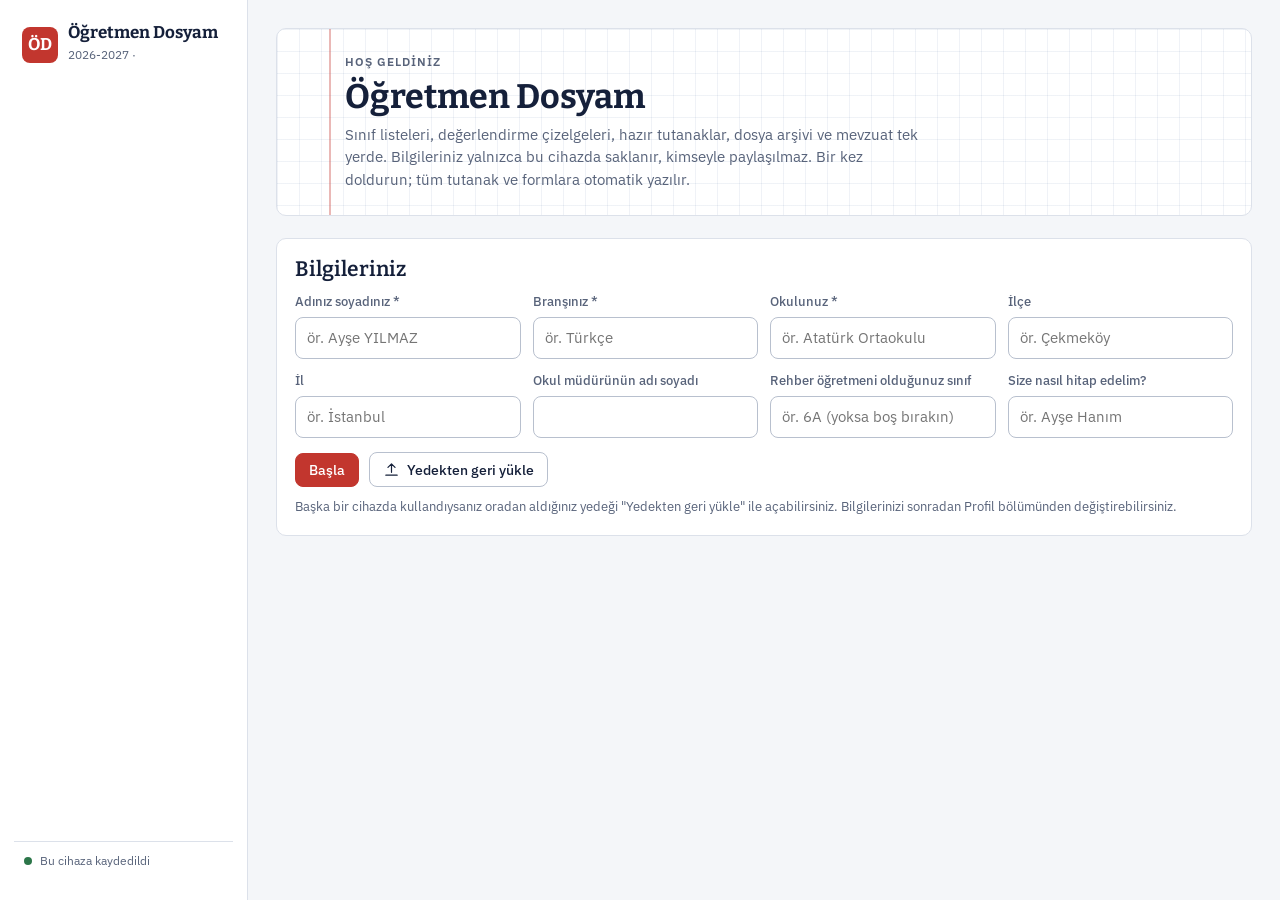
==== commit 8bf862b7: "Öğretmen El Kitabı: 5-6-7. sınıf Türkçe metin akışları, konu anlatımları ve günlük plan Co-Authored-" ====
--- a/index.html
+++ b/index.html
@@ -300,6 +300,11 @@
 .banner{border:1px solid var(--warn);background:var(--warn-soft);color:var(--ink);border-radius:var(--r);padding:10px 14px;font-size:14px}
 .note{font-size:13px;color:var(--muted)}
 @media (prefers-reduced-motion:no-preference){.dialog{animation:pop .16s ease-out}@keyframes pop{from{transform:translateY(6px);opacity:.6}to{transform:none;opacity:1}}}
+.ek-kunye{width:100%;border-collapse:collapse;margin-bottom:12px}.ek-kunye th,.ek-kunye td{border:1px solid var(--line);padding:6px 8px;text-align:left;vertical-align:top;font-size:14px}.ek-kunye th{width:34%;background:var(--surface-2,rgba(0,0,0,.03));font-weight:600}
+.ek-metin h3{margin:18px 0 8px}.ek-saat{display:grid;grid-template-columns:72px 1fr;gap:10px;border-left:3px solid var(--blue);padding:8px 10px;margin:8px 0;background:var(--blue-soft);border-radius:0 8px 8px 0}.ek-sno{font-weight:700;font-family:var(--f-disp)}
+.ek-defter{border:1px dashed var(--red);border-radius:8px;padding:8px 12px;margin:8px 0}.ek-defter ol,.ek-defter ul{margin:6px 0 0;padding-left:20px}
+.ek-konu{border:1px solid var(--line);border-radius:8px;padding:8px 12px;margin:8px 0}.ek-konu summary{cursor:pointer;padding:4px 0}.ek-anlat p{margin:6px 0}.ek-anlat .dikkat,.ek-metin .dikkat{border-left:3px solid var(--red);padding-left:8px}
+@media (max-width:560px){.ek-saat{grid-template-columns:1fr}}
 </style>
 </head>
 <body>
@@ -317,6 +322,13 @@
 <script src="vendor/xlsx.full.min.js"></script>
 <script src="vendor/mammoth.browser.min.js"></script>
 <script src="vendor/leaflet/leaflet.js"></script>
+<script>window.EK={sinif:{},konu:{}};</script>
+<script src="kilavuz/konular.js"></script>
+<script src="kilavuz/konular2.js"></script>
+<script src="kilavuz/konular3.js"></script>
+<script src="kilavuz/s5.js"></script>
+<script src="kilavuz/s6.js"></script>
+<script src="kilavuz/s7.js"></script>
 <script src="app.js"></script>
 </body>
 </html>
